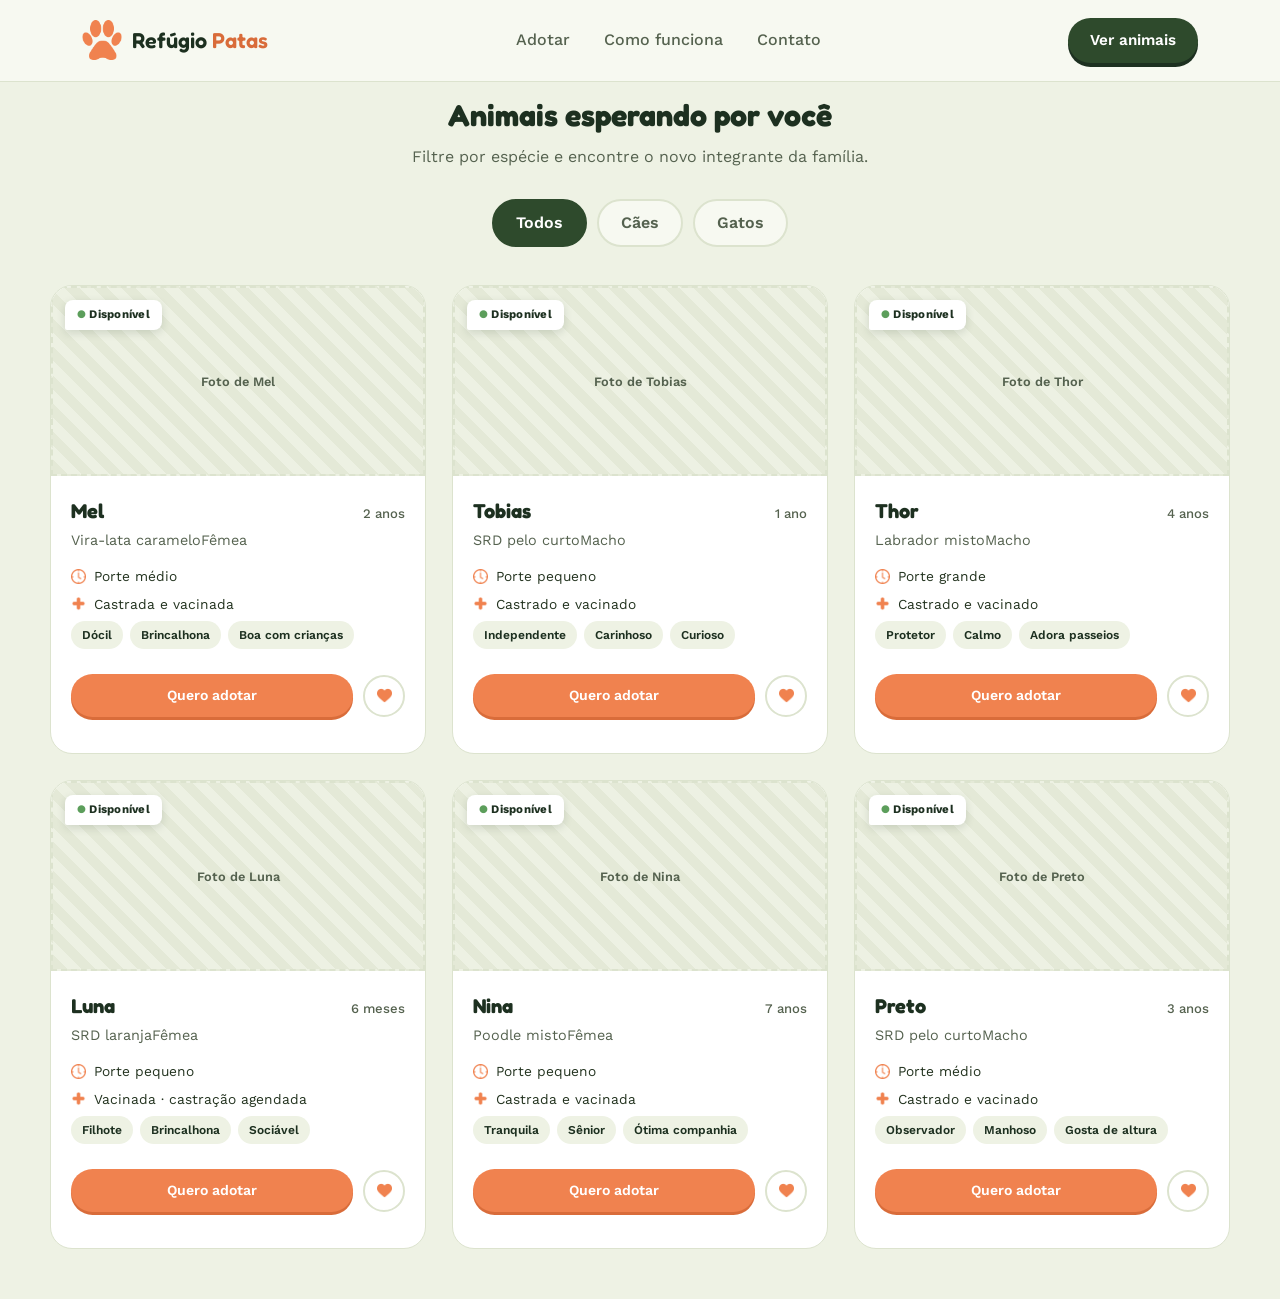
==== catalogo.html @ 3fdfc633 "adicionado página html dos cards" ====
<!DOCTYPE html>
<html lang="en">
<head>
    <meta charset="UTF-8">
    <meta name="viewport" content="width=device-width, initial-scale=1.0">
    <title>Refúgio Patas — Adoção Responsável</title>
    <link rel="preconnect" href="https://fonts.googleapis.com">
<link href="https://fonts.googleapis.com/css2?family=Fredoka:wght@500;600;700&family=Work+Sans:wght@400;500;600;700&display=swap" rel="stylesheet">
    <link rel="stylesheet" href="css/style.css">
</head>
<body>

<header>
  <nav class="nav wrap">
    <div class="brand">
      <a href="adocao.html"><img class="logo" src="data/img/pata.png" alt=""></a>
      <span class="logo-word">Refúgio <span>Patas</span></span>
    </div>
    <ul class="nav-links">
      <li><a href="catalogo.html">Adotar</a></li>
      <li><a href="#como">Como funciona</a></li>
      <li><a href="#contato">Contato</a></li>
    </ul>
    <a href="catalogo.html" class="nav-cta">Ver animais</a>
  </nav>
</header>
    
<section class="filtros-section wrap" id="animais">
  <div class="filtros-head">
    <h2>Animais esperando por você</h2>
    <p>Filtre por espécie e encontre o novo integrante da família.</p>
  </div>

  <input class="filtros-input" type="radio" name="filtro" id="f-todos" checked>
  <input class="filtros-input" type="radio" name="filtro" id="f-caes">
  <input class="filtros-input" type="radio" name="filtro" id="f-gatos">

  <div class="filtros-tabs">
    <label for="f-todos">Todos</label>
    <label for="f-caes">Cães</label>
    <label for="f-gatos">Gatos</label>
  </div>

  <div class="grid" id="grid">
    <!-- Os cards são gerados automaticamente a partir de animais.json -->
  </div>
</section>

<script src="js/script.js"></script>
</body>
</html>
---- css/style.css ----
:root{
    --bg: #EEF2E4;
    --bg-soft: #F7F9F1;
    --card: #FFFFFF;
    --ink: #23331F;
    --ink-soft: #55624F;
    --pine: #2E4A2C;
    --pine-deep: #1D3020;
    --coral: #F0824F;
    --coral-deep: #D96C3A;
    --mustard: #EFB93E;
    --line: #DCE3CE;
    --radius-card: 22px;
  }

  *{ box-sizing: border-box; margin:0; padding:0; }
  html{ scroll-behavior:smooth; }
  body{
    background: var(--bg);
    color: var(--ink);
    font-family: 'Work Sans', sans-serif;
    line-height:1.5;
  }
  h1,h2,h3, .logo-word{ font-family:'Fredoka', sans-serif; }
  img, svg{ display:block; }
  a{ color:inherit; text-decoration:none; }
  ul{ list-style:none; }
  button{ font-family:inherit; cursor:pointer; border:none; }

  .wrap{ max-width:1180px; margin:0 auto; padding:0 32px; }

  /* ---------- paw pattern helper ---------- */
  .paw{ fill: currentColor; }

  /* ---------- header ---------- */
  header{
    position: sticky; top:0; z-index:50;
    background: var(--bg-soft);
    border-bottom: 1px solid var(--line);
  }
  .nav{
    display:flex; align-items:center; justify-content:space-between;
    padding:18px 32px;
  }
  .brand{ display:flex; align-items:center; gap:10px; }
  .brand svg{ width:34px; height:34px; color: var(--coral); }
  .logo-word{ font-size:1.35rem; font-weight:600; color: var(--pine-deep); }
  .logo-word span{ color: var(--coral-deep); }
  .nav-links{ display:flex; gap:34px; font-weight:500; color: var(--ink-soft); }
  .nav-links a:hover{ color: var(--pine-deep); }
  .nav-cta{
    background: var(--pine); color:#fff; padding:11px 22px;
    border-radius: 999px; font-weight:600; font-size:.95rem;
    box-shadow: 0 4px 0 var(--pine-deep);
    transition: transform .15s ease;
  }
  .nav-cta:hover{ transform: translateY(-2px); }

  /* ---------- hero ---------- */
  .hero{ padding:72px 0 56px; overflow:hidden; position:relative; }
  .hero-grid{
    display:grid; grid-template-columns: 1.05fr .95fr; gap:48px; align-items:center;
  }
  .eyebrow{
    display:inline-flex; align-items:center; gap:8px;
    background: var(--mustard); color: var(--pine-deep);
    font-weight:600; font-size:.8rem; letter-spacing:.03em;
    padding:6px 14px; border-radius:999px; margin-bottom:18px;
  }
  .hero h1{
    font-size: clamp(2.1rem, 4vw, 3.1rem);
    font-weight:600; color: var(--pine-deep); line-height:1.12;
    margin-bottom:18px;
  }
  .hero h1 em{ font-style:normal; color: var(--coral-deep); }
  .hero p.lead{
    font-size:1.08rem; color: var(--ink-soft); max-width:46ch; margin-bottom:30px;
  }
  .hero-ctas{ display:flex; gap:14px; margin-bottom:38px; flex-wrap:wrap; }
  .btn-primary{
    background: var(--coral); color:#fff; padding:14px 26px; border-radius:999px;
    font-weight:600; box-shadow: 0 4px 0 var(--coral-deep);
    transition: transform .15s ease;
  }
  .btn-primary:hover{ transform: translateY(-2px); }
  .btn-ghost{
    background: transparent; color: var(--pine-deep); padding:14px 22px;
    border-radius:999px; font-weight:600; border:2px solid var(--line);
  }
  .btn-ghost:hover{ border-color: var(--pine); }
  .stats{ display:flex; gap:34px; }
  .stat b{ display:block; font-family:'Fredoka'; font-size:1.6rem; color:var(--pine-deep); }
  .stat span{ font-size:.82rem; color: var(--ink-soft); }

  .hero-art{ position:relative; }
  .tag-collage{
    position:relative; width:100%; aspect-ratio: 1/1;
    display:grid; place-items:center;
  }

  /* ---------- placeholders de imagem ---------- */
  .img-placeholder{
    width:100%; height:100%;
    background: repeating-linear-gradient(
      45deg, #E4E9D7, #E4E9D7 10px, #EDF1E3 10px, #EDF1E3 20px
    );
    border:2px dashed var(--line);
    border-radius: inherit;
    display:flex; align-items:center; justify-content:center;
    text-align:center; padding:12px;
    color: var(--ink-soft); font-size:.8rem; font-weight:600;
  }
  .hero-art .img-placeholder{ border-radius:24px; }
  .collar-badge{
    position:absolute; background:#fff; border-radius:20px;
    box-shadow: 0 14px 30px rgba(35,51,31,.14);
    padding:14px 16px; display:flex; align-items:center; gap:10px;
    font-weight:600; font-size:.85rem; color: var(--pine-deep);
  }
  .collar-badge svg{ width:22px; height:22px; color: var(--coral); flex-shrink:0; }
  .badge-1{ top:6%; left:0; }
  .badge-2{ bottom:10%; right:2%; }
  .badge-3{ top:44%; left:56%; }

  /* ---------- filtros (CSS puro) ---------- */
  .filtros-section{ padding: 10px 0 50px; }
  .filtros-head{ text-align:center; margin-bottom:30px; }
  .filtros-head h2{ font-size:1.9rem; color:var(--pine-deep); margin-bottom:8px; }
  .filtros-head p{ color: var(--ink-soft); }

  .filtros-input{ position:absolute; opacity:0; pointer-events:none; }
  .filtros-tabs{
    display:flex; justify-content:center; gap:10px; margin-bottom:38px; flex-wrap:wrap;
  }
  .filtros-tabs label{
    padding:10px 22px; border-radius:999px; background:var(--bg-soft);
    border:2px solid var(--line); font-weight:600; color:var(--ink-soft);
    transition: all .15s ease;
  }
  #f-todos:checked ~ .filtros-tabs label[for="f-todos"],
  #f-caes:checked ~ .filtros-tabs label[for="f-caes"],
  #f-gatos:checked ~ .filtros-tabs label[for="f-gatos"]{
    background: var(--pine); border-color:var(--pine); color:#fff;
  }

  .grid{
    display:grid; grid-template-columns: repeat(3, 1fr); gap:26px;
  }
  #f-caes:checked ~ .grid .card:not(.cao){ display:none; }
  #f-gatos:checked ~ .grid .card:not(.gato){ display:none; }

  /* ---------- card ---------- */
  .card{
    background: var(--card); border-radius: var(--radius-card);
    border:1px solid var(--line); overflow:hidden;
    display:flex; flex-direction:column;
    transition: transform .18s ease, box-shadow .18s ease;
  }
  .card:hover{ transform: translateY(-5px); box-shadow: 0 18px 34px rgba(35,51,31,.12); }
  .card-media{
    position:relative; height:190px; display:grid; place-items:center;
  }
  .status-tag{
    position:absolute; top:14px; left:14px;
    background:#fff; padding:6px 12px; border-radius:8px 8px 8px 2px;
    font-size:.72rem; font-weight:700; letter-spacing:.02em;
    color: var(--pine-deep); box-shadow: 0 3px 8px rgba(35,51,31,.15);
  }
  .status-tag::before{ content:"● "; color:#5C9E5B; }
  .card-body{ padding:20px 20px 22px; display:flex; flex-direction:column; flex:1; }
  .card-name-row{ display:flex; align-items:baseline; justify-content:space-between; margin-bottom:4px; }
  .card-name-row h3{ font-size:1.25rem; color:var(--pine-deep); }
  .card-age{ font-size:.82rem; color: var(--ink-soft); font-weight:500; }
  .card-breed{ font-size:.9rem; color: var(--ink-soft); margin-bottom:14px; }

  .card-facts{ display:flex; flex-direction:column; gap:7px; margin-bottom:14px; }
  .card-facts li{
    display:flex; align-items:center; gap:8px; font-size:.86rem; color: var(--ink);
  }
  .card-facts svg{ width:15px; height:15px; color: var(--coral); flex-shrink:0; }

  .card-tags{ display:flex; flex-wrap:wrap; gap:7px; margin-bottom:18px; }
  .card-tags span{
    background: var(--bg); color: var(--pine-deep); font-size:.75rem; font-weight:600;
    padding:5px 11px; border-radius:999px;
  }

  .card-footer{
    margin-top:auto; display:flex; align-items:center; justify-content:space-between; gap:10px;
  }
  .card-footer .btn-adotar{
    background: var(--coral); color:#fff; padding:11px 18px; border-radius:999px;
    font-weight:600; font-size:.88rem; flex:1; text-align:center;
    box-shadow: 0 3px 0 var(--coral-deep);
  }
  .card-footer .btn-adotar:hover{ filter:brightness(1.04); }
  .card-footer .btn-fav{
    width:42px; height:42px; border-radius:50%; border:2px solid var(--line);
    display:grid; place-items:center; flex-shrink:0; background:#fff;
  }
  .card-footer .btn-fav svg{ width:18px; height:18px; color: var(--coral); }

  /* ---------- como funciona ---------- */
  .como{ padding:70px 0; background: var(--bg-soft); border-top:1px solid var(--line); border-bottom:1px solid var(--line); }
  .como-head{ text-align:center; max-width:560px; margin:0 auto 44px; }
  .como-head h2{ font-size:1.9rem; color:var(--pine-deep); margin-bottom:10px; }
  .como-head p{ color: var(--ink-soft); }
  .como-grid{ display:grid; grid-template-columns: repeat(3,1fr); gap:24px; }
  .como-card{
    background:#fff; border-radius:18px; padding:26px 22px; border:1px solid var(--line);
    position:relative;
  }
  .como-tag{
    display:inline-flex; align-items:center; justify-content:center;
    width:38px; height:38px; border-radius:12px; background: var(--pine);
    color:#fff; font-family:'Fredoka'; font-weight:600; margin-bottom:16px;
  }
  .como-card h3{ font-size:1.08rem; color: var(--pine-deep); margin-bottom:8px; }
  .como-card p{ font-size:.9rem; color: var(--ink-soft); }

  .icon-card{
    width:15px; 
    height:15px;
  }

  .logo{
    max-width: 40px;
    max-height: 40px;
  }

  /* ---------- footer ---------- */
  footer{ padding:56px 0 26px; }
  .footer-grid{
    display:grid; grid-template-columns: 1.3fr 1fr 1fr; gap:40px; margin-bottom:40px;
  }
  .footer-brand p{ color: var(--ink-soft); font-size:.92rem; margin-top:12px; max-width:32ch; }
  footer h4{ font-size:.85rem; letter-spacing:.04em; text-transform:uppercase; color: var(--pine-deep); margin-bottom:14px; }
  footer ul li{ margin-bottom:9px; }
  footer ul a{ color: var(--ink-soft); font-size:.92rem; }
  footer ul a:hover{ color: var(--coral-deep); }
  .footer-bottom{
    border-top:1px solid var(--line); padding-top:22px;
    display:flex; justify-content:space-between; flex-wrap:wrap; gap:10px;
    font-size:.82rem; color: var(--ink-soft);
  }

  /* ---------- responsivo ---------- */
  @media (max-width: 920px){
    .hero-grid{ grid-template-columns:1fr; }
    .hero-art{ order:-1; max-width:340px; margin:0 auto; }
    .grid{ grid-template-columns: repeat(2,1fr); }
    .como-grid{ grid-template-columns:1fr; }
    .footer-grid{ grid-template-columns:1fr 1fr; }
  }
  @media (max-width: 600px){
    .nav-links{ display:none; }
    .grid{ grid-template-columns: 1fr; }
    .footer-grid{ grid-template-columns:1fr; }
    .stats{ gap:22px; }
  }

  :focus-visible{ outline:3px solid var(--pine); outline-offset:2px; }
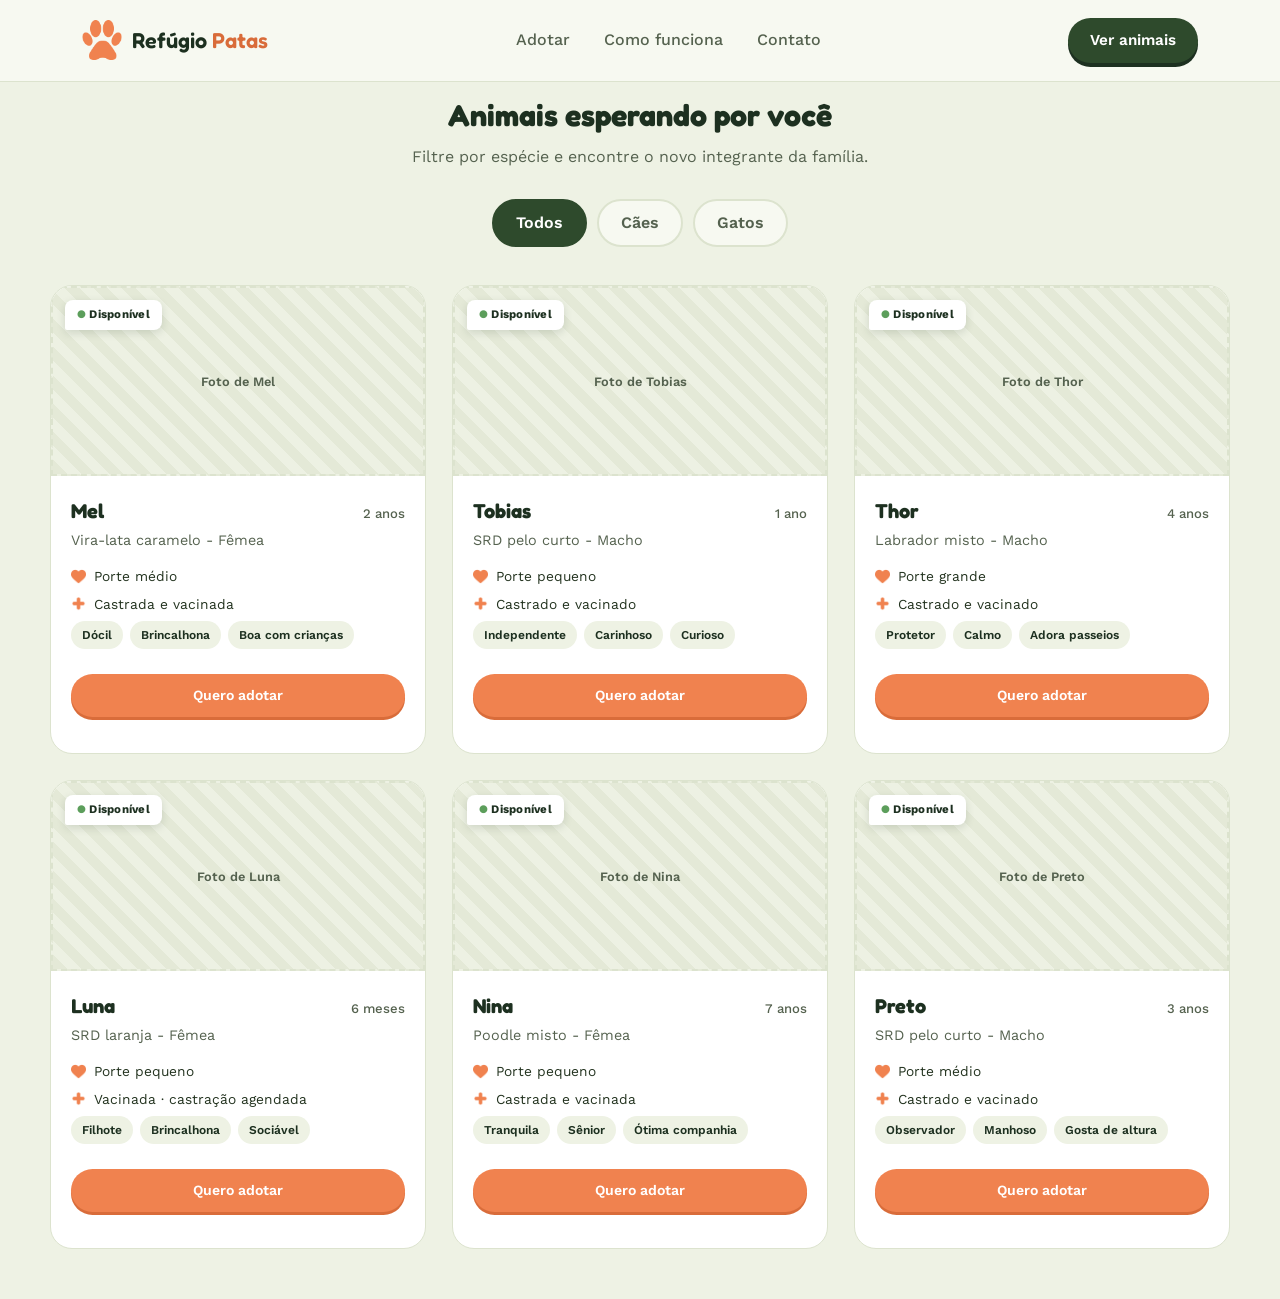
==== commit ba572294: "add tela de login e administrador" ====
--- a/catalogo.html
+++ b/catalogo.html
@@ -1,51 +1,58 @@
 <!DOCTYPE html>
 <html lang="en">
+
 <head>
-    <meta charset="UTF-8">
-    <meta name="viewport" content="width=device-width, initial-scale=1.0">
-    <title>Refúgio Patas — Adoção Responsável</title>
-    <link rel="preconnect" href="https://fonts.googleapis.com">
-<link href="https://fonts.googleapis.com/css2?family=Fredoka:wght@500;600;700&family=Work+Sans:wght@400;500;600;700&display=swap" rel="stylesheet">
-    <link rel="stylesheet" href="css/style.css">
+  <meta charset="UTF-8">
+  <meta name="viewport" content="width=device-width, initial-scale=1.0">
+  <title>Refúgio Patas — Adoção Responsável</title>
+  <link rel="preconnect" href="https://fonts.googleapis.com">
+  <link
+    href="https://fonts.googleapis.com/css2?family=Fredoka:wght@500;600;700&family=Work+Sans:wght@400;500;600;700&display=swap"
+    rel="stylesheet">
+  <link rel="stylesheet" href="css/style.css">
 </head>
+
 <body>
 
-<header>
-  <nav class="nav wrap">
-    <div class="brand">
-      <a href="adocao.html"><img class="logo" src="data/img/pata.png" alt=""></a>
-      <span class="logo-word">Refúgio <span>Patas</span></span>
+  <header>
+    <nav class="nav wrap">
+      <a href="adocao.html">
+      <div class="brand">
+          <img class="logo" src="data/img/pata.png" alt="">
+          <span class="logo-word">Refúgio <span>Patas</span></span>
+        </div>
+      </a>
+      <ul class="nav-links">
+        <li><a href="catalogo.html">Adotar</a></li>
+        <li><a href="#como">Como funciona</a></li>
+        <li><a href="#contato">Contato</a></li>
+      </ul>
+      <a href="catalogo.html" class="nav-cta">Ver animais</a>
+    </nav>
+  </header>
+
+  <section class="filtros-section wrap" id="animais">
+    <div class="filtros-head">
+      <h2>Animais esperando por você</h2>
+      <p>Filtre por espécie e encontre o novo integrante da família.</p>
     </div>
-    <ul class="nav-links">
-      <li><a href="catalogo.html">Adotar</a></li>
-      <li><a href="#como">Como funciona</a></li>
-      <li><a href="#contato">Contato</a></li>
-    </ul>
-    <a href="catalogo.html" class="nav-cta">Ver animais</a>
-  </nav>
-</header>
-    
-<section class="filtros-section wrap" id="animais">
-  <div class="filtros-head">
-    <h2>Animais esperando por você</h2>
-    <p>Filtre por espécie e encontre o novo integrante da família.</p>
-  </div>
 
-  <input class="filtros-input" type="radio" name="filtro" id="f-todos" checked>
-  <input class="filtros-input" type="radio" name="filtro" id="f-caes">
-  <input class="filtros-input" type="radio" name="filtro" id="f-gatos">
+    <input class="filtros-input" type="radio" name="filtro" id="f-todos" checked>
+    <input class="filtros-input" type="radio" name="filtro" id="f-caes">
+    <input class="filtros-input" type="radio" name="filtro" id="f-gatos">
 
-  <div class="filtros-tabs">
-    <label for="f-todos">Todos</label>
-    <label for="f-caes">Cães</label>
-    <label for="f-gatos">Gatos</label>
-  </div>
+    <div class="filtros-tabs">
+      <label for="f-todos">Todos</label>
+      <label for="f-caes">Cães</label>
+      <label for="f-gatos">Gatos</label>
+    </div>
 
-  <div class="grid" id="grid">
-    <!-- Os cards são gerados automaticamente a partir de animais.json -->
-  </div>
-</section>
+    <div class="grid" id="grid">
+      <!-- Os cards são gerados automaticamente a partir de animais.json -->
+    </div>
+  </section>
 
-<script src="js/script.js"></script>
+  <script src="js/script.js"></script>
 </body>
+
 </html>
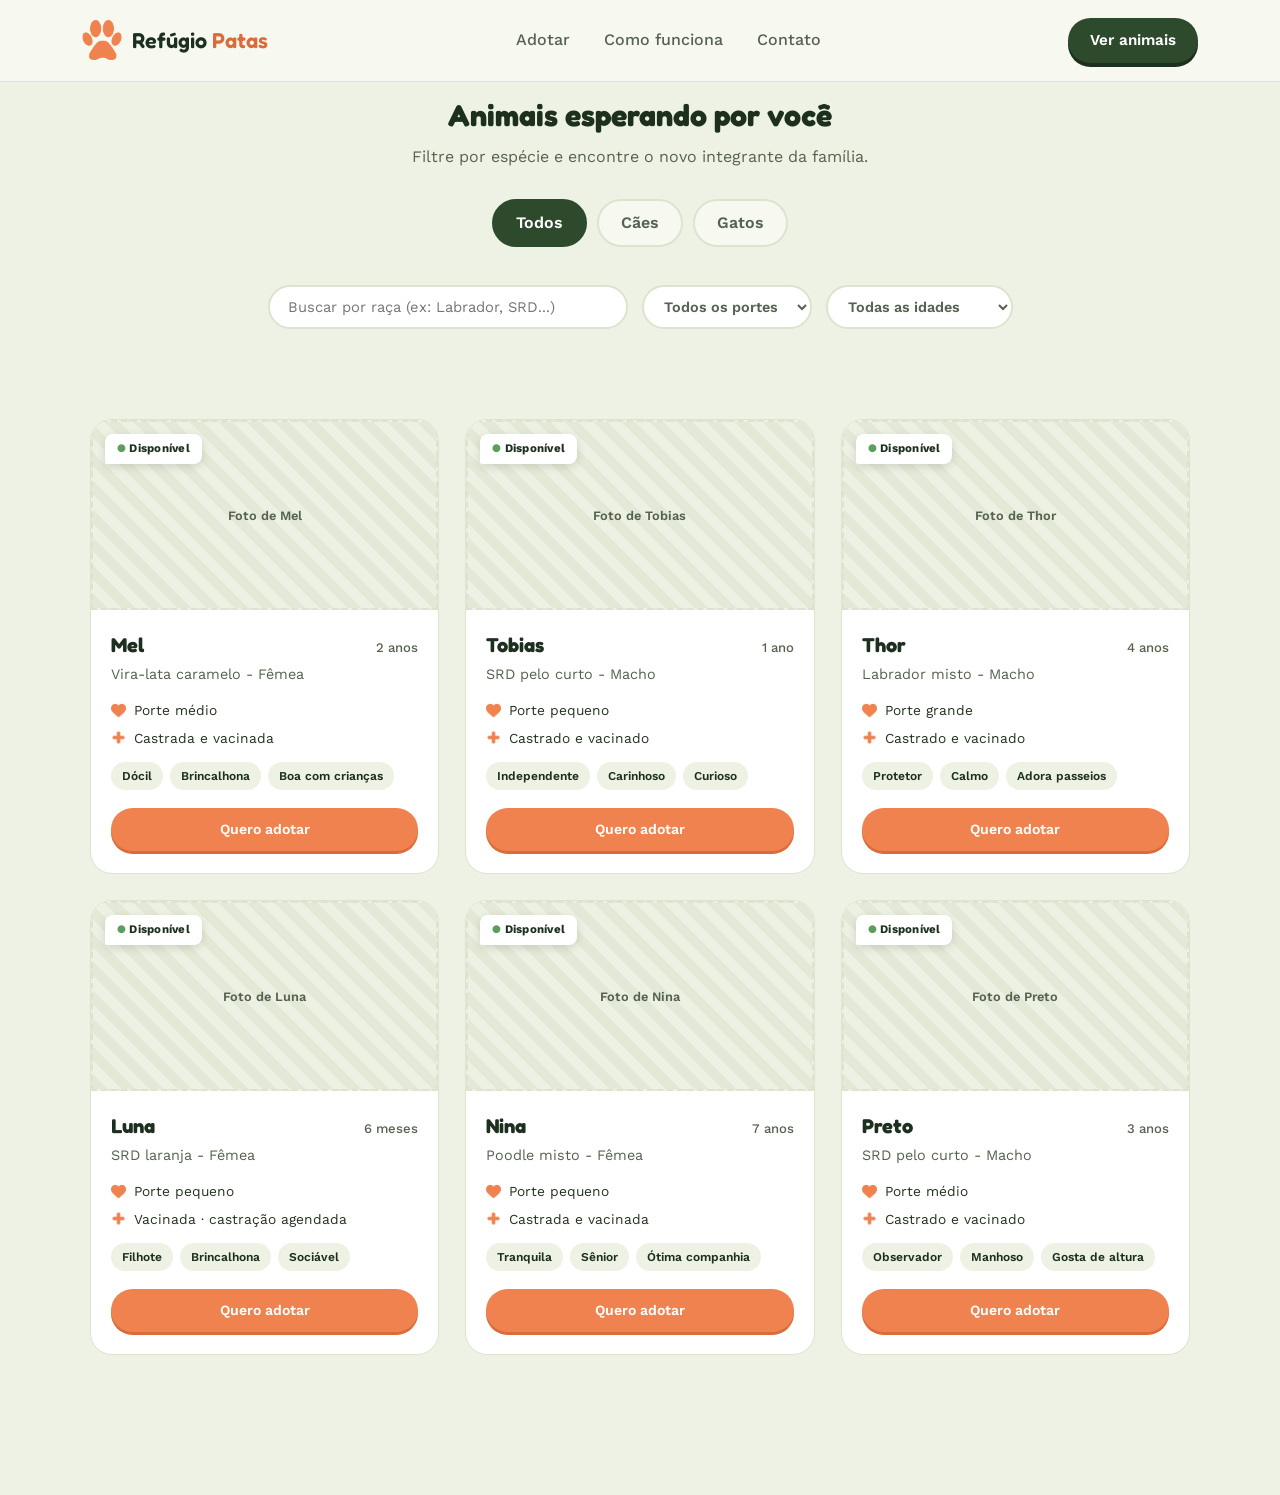
==== commit ee4e5556: "add barra de pesquisa" ====
--- a/catalogo.html
+++ b/catalogo.html
@@ -31,7 +31,7 @@
     </nav>
   </header>
 
-  <section class="filtros-section wrap" id="animais">
+  <section class="filtros-section" id="animais">
     <div class="filtros-head">
       <h2>Animais esperando por você</h2>
       <p>Filtre por espécie e encontre o novo integrante da família.</p>
@@ -46,6 +46,24 @@
       <label for="f-caes">Cães</label>
       <label for="f-gatos">Gatos</label>
     </div>
+    
+    <div class="filtros-controls">
+      <input type="text" id="busca-raca" class="busca-input" placeholder="Buscar por raça (ex: Labrador, SRD...)">
+    
+      <select id="filtro-porte" class="filtro-select">
+        <option value="todos">Todos os portes</option>
+        <option value="pequeno">Porte pequeno</option>
+        <option value="medio">Porte médio</option>
+        <option value="grande">Porte grande</option>
+      </select>
+    
+      <select id="filtro-idade" class="filtro-select">
+        <option value="todos">Todas as idades</option>
+        <option value="filhote">Filhote (até 1 ano)</option>
+        <option value="adulto">Adulto (1 a 6 anos)</option>
+        <option value="senior">Sênior (7+ anos)</option>
+      </select>
+    </div>
 
     <div class="grid" id="grid">
       <!-- Os cards são gerados automaticamente a partir de animais.json -->
--- a/css/style.css
+++ b/css/style.css
@@ -1,262 +1,752 @@
-:root{
-    --bg: #EEF2E4;
-    --bg-soft: #F7F9F1;
-    --card: #FFFFFF;
-    --ink: #23331F;
-    --ink-soft: #55624F;
-    --pine: #2E4A2C;
-    --pine-deep: #1D3020;
-    --coral: #F0824F;
-    --coral-deep: #D96C3A;
-    --mustard: #EFB93E;
-    --line: #DCE3CE;
-    --radius-card: 22px;
-  }
-
-  *{ box-sizing: border-box; margin:0; padding:0; }
-  html{ scroll-behavior:smooth; }
-  body{
-    background: var(--bg);
-    color: var(--ink);
-    font-family: 'Work Sans', sans-serif;
-    line-height:1.5;
-  }
-  h1,h2,h3, .logo-word{ font-family:'Fredoka', sans-serif; }
-  img, svg{ display:block; }
-  a{ color:inherit; text-decoration:none; }
-  ul{ list-style:none; }
-  button{ font-family:inherit; cursor:pointer; border:none; }
-
-  .wrap{ max-width:1180px; margin:0 auto; padding:0 32px; }
-
-  /* ---------- paw pattern helper ---------- */
-  .paw{ fill: currentColor; }
-
-  /* ---------- header ---------- */
-  header{
-    position: sticky; top:0; z-index:50;
-    background: var(--bg-soft);
-    border-bottom: 1px solid var(--line);
-  }
-  .nav{
-    display:flex; align-items:center; justify-content:space-between;
-    padding:18px 32px;
-  }
-  .brand{ display:flex; align-items:center; gap:10px; }
-  .brand svg{ width:34px; height:34px; color: var(--coral); }
-  .logo-word{ font-size:1.35rem; font-weight:600; color: var(--pine-deep); }
-  .logo-word span{ color: var(--coral-deep); }
-  .nav-links{ display:flex; gap:34px; font-weight:500; color: var(--ink-soft); }
-  .nav-links a:hover{ color: var(--pine-deep); }
-  .nav-cta{
-    background: var(--pine); color:#fff; padding:11px 22px;
-    border-radius: 999px; font-weight:600; font-size:.95rem;
-    box-shadow: 0 4px 0 var(--pine-deep);
-    transition: transform .15s ease;
-  }
-  .nav-cta:hover{ transform: translateY(-2px); }
-
-  /* ---------- hero ---------- */
-  .hero{ padding:72px 0 56px; overflow:hidden; position:relative; }
-  .hero-grid{
-    display:grid; grid-template-columns: 1.05fr .95fr; gap:48px; align-items:center;
-  }
-  .eyebrow{
-    display:inline-flex; align-items:center; gap:8px;
-    background: var(--mustard); color: var(--pine-deep);
-    font-weight:600; font-size:.8rem; letter-spacing:.03em;
-    padding:6px 14px; border-radius:999px; margin-bottom:18px;
-  }
-  .hero h1{
-    font-size: clamp(2.1rem, 4vw, 3.1rem);
-    font-weight:600; color: var(--pine-deep); line-height:1.12;
-    margin-bottom:18px;
-  }
-  .hero h1 em{ font-style:normal; color: var(--coral-deep); }
-  .hero p.lead{
-    font-size:1.08rem; color: var(--ink-soft); max-width:46ch; margin-bottom:30px;
-  }
-  .hero-ctas{ display:flex; gap:14px; margin-bottom:38px; flex-wrap:wrap; }
-  .btn-primary{
-    background: var(--coral); color:#fff; padding:14px 26px; border-radius:999px;
-    font-weight:600; box-shadow: 0 4px 0 var(--coral-deep);
-    transition: transform .15s ease;
-  }
-  .btn-primary:hover{ transform: translateY(-2px); }
-  .btn-ghost{
-    background: transparent; color: var(--pine-deep); padding:14px 22px;
-    border-radius:999px; font-weight:600; border:2px solid var(--line);
-  }
-  .btn-ghost:hover{ border-color: var(--pine); }
-  .stats{ display:flex; gap:34px; }
-  .stat b{ display:block; font-family:'Fredoka'; font-size:1.6rem; color:var(--pine-deep); }
-  .stat span{ font-size:.82rem; color: var(--ink-soft); }
-
-  .hero-art{ position:relative; }
-  .tag-collage{
-    position:relative; width:100%; aspect-ratio: 1/1;
-    display:grid; place-items:center;
-  }
-
-  /* ---------- placeholders de imagem ---------- */
-  .img-placeholder{
-    width:100%; height:100%;
-    background: repeating-linear-gradient(
-      45deg, #E4E9D7, #E4E9D7 10px, #EDF1E3 10px, #EDF1E3 20px
-    );
-    border:2px dashed var(--line);
-    border-radius: inherit;
-    display:flex; align-items:center; justify-content:center;
-    text-align:center; padding:12px;
-    color: var(--ink-soft); font-size:.8rem; font-weight:600;
-  }
-  .hero-art .img-placeholder{ border-radius:24px; }
-  .collar-badge{
-    position:absolute; background:#fff; border-radius:20px;
-    box-shadow: 0 14px 30px rgba(35,51,31,.14);
-    padding:14px 16px; display:flex; align-items:center; gap:10px;
-    font-weight:600; font-size:.85rem; color: var(--pine-deep);
-  }
-  .collar-badge svg{ width:22px; height:22px; color: var(--coral); flex-shrink:0; }
-  .badge-1{ top:6%; left:0; }
-  .badge-2{ bottom:10%; right:2%; }
-  .badge-3{ top:44%; left:56%; }
-
-  /* ---------- filtros (CSS puro) ---------- */
-  .filtros-section{ padding: 10px 0 50px; }
-  .filtros-head{ text-align:center; margin-bottom:30px; }
-  .filtros-head h2{ font-size:1.9rem; color:var(--pine-deep); margin-bottom:8px; }
-  .filtros-head p{ color: var(--ink-soft); }
-
-  .filtros-input{ position:absolute; opacity:0; pointer-events:none; }
-  .filtros-tabs{
-    display:flex; justify-content:center; gap:10px; margin-bottom:38px; flex-wrap:wrap;
-  }
-  .filtros-tabs label{
-    padding:10px 22px; border-radius:999px; background:var(--bg-soft);
-    border:2px solid var(--line); font-weight:600; color:var(--ink-soft);
-    transition: all .15s ease;
-  }
-  #f-todos:checked ~ .filtros-tabs label[for="f-todos"],
-  #f-caes:checked ~ .filtros-tabs label[for="f-caes"],
-  #f-gatos:checked ~ .filtros-tabs label[for="f-gatos"]{
-    background: var(--pine); border-color:var(--pine); color:#fff;
-  }
-
-  .grid{
-    display:grid; grid-template-columns: repeat(3, 1fr); gap:26px;
-  }
-  #f-caes:checked ~ .grid .card:not(.cao){ display:none; }
-  #f-gatos:checked ~ .grid .card:not(.gato){ display:none; }
-
-  /* ---------- card ---------- */
-  .card{
-    background: var(--card); border-radius: var(--radius-card);
-    border:1px solid var(--line); overflow:hidden;
-    display:flex; flex-direction:column;
-    transition: transform .18s ease, box-shadow .18s ease;
-  }
-  .card:hover{ transform: translateY(-5px); box-shadow: 0 18px 34px rgba(35,51,31,.12); }
-  .card-media{
-    position:relative; height:190px; display:grid; place-items:center;
-  }
-  .status-tag{
-    position:absolute; top:14px; left:14px;
-    background:#fff; padding:6px 12px; border-radius:8px 8px 8px 2px;
-    font-size:.72rem; font-weight:700; letter-spacing:.02em;
-    color: var(--pine-deep); box-shadow: 0 3px 8px rgba(35,51,31,.15);
-  }
-  .status-tag::before{ content:"● "; color:#5C9E5B; }
-  .card-body{ padding:20px 20px 22px; display:flex; flex-direction:column; flex:1; }
-  .card-name-row{ display:flex; align-items:baseline; justify-content:space-between; margin-bottom:4px; }
-  .card-name-row h3{ font-size:1.25rem; color:var(--pine-deep); }
-  .card-age{ font-size:.82rem; color: var(--ink-soft); font-weight:500; }
-  .card-breed{ font-size:.9rem; color: var(--ink-soft); margin-bottom:14px; }
-
-  .card-facts{ display:flex; flex-direction:column; gap:7px; margin-bottom:14px; }
-  .card-facts li{
-    display:flex; align-items:center; gap:8px; font-size:.86rem; color: var(--ink);
-  }
-  .card-facts svg{ width:15px; height:15px; color: var(--coral); flex-shrink:0; }
-
-  .card-tags{ display:flex; flex-wrap:wrap; gap:7px; margin-bottom:18px; }
-  .card-tags span{
-    background: var(--bg); color: var(--pine-deep); font-size:.75rem; font-weight:600;
-    padding:5px 11px; border-radius:999px;
-  }
-
-  .card-footer{
-    margin-top:auto; display:flex; align-items:center; justify-content:space-between; gap:10px;
-  }
-  .card-footer .btn-adotar{
-    background: var(--coral); color:#fff; padding:11px 18px; border-radius:999px;
-    font-weight:600; font-size:.88rem; flex:1; text-align:center;
-    box-shadow: 0 3px 0 var(--coral-deep);
-  }
-  .card-footer .btn-adotar:hover{ filter:brightness(1.04); }
-  .card-footer .btn-fav{
-    width:42px; height:42px; border-radius:50%; border:2px solid var(--line);
-    display:grid; place-items:center; flex-shrink:0; background:#fff;
-  }
-  .card-footer .btn-fav svg{ width:18px; height:18px; color: var(--coral); }
-
-  /* ---------- como funciona ---------- */
-  .como{ padding:70px 0; background: var(--bg-soft); border-top:1px solid var(--line); border-bottom:1px solid var(--line); }
-  .como-head{ text-align:center; max-width:560px; margin:0 auto 44px; }
-  .como-head h2{ font-size:1.9rem; color:var(--pine-deep); margin-bottom:10px; }
-  .como-head p{ color: var(--ink-soft); }
-  .como-grid{ display:grid; grid-template-columns: repeat(3,1fr); gap:24px; }
-  .como-card{
-    background:#fff; border-radius:18px; padding:26px 22px; border:1px solid var(--line);
-    position:relative;
-  }
-  .como-tag{
-    display:inline-flex; align-items:center; justify-content:center;
-    width:38px; height:38px; border-radius:12px; background: var(--pine);
-    color:#fff; font-family:'Fredoka'; font-weight:600; margin-bottom:16px;
-  }
-  .como-card h3{ font-size:1.08rem; color: var(--pine-deep); margin-bottom:8px; }
-  .como-card p{ font-size:.9rem; color: var(--ink-soft); }
-
-  .icon-card{
-    width:15px; 
-    height:15px;
-  }
-
-  .logo{
-    max-width: 40px;
-    max-height: 40px;
-  }
-
-  /* ---------- footer ---------- */
-  footer{ padding:56px 0 26px; }
-  .footer-grid{
-    display:grid; grid-template-columns: 1.3fr 1fr 1fr; gap:40px; margin-bottom:40px;
-  }
-  .footer-brand p{ color: var(--ink-soft); font-size:.92rem; margin-top:12px; max-width:32ch; }
-  footer h4{ font-size:.85rem; letter-spacing:.04em; text-transform:uppercase; color: var(--pine-deep); margin-bottom:14px; }
-  footer ul li{ margin-bottom:9px; }
-  footer ul a{ color: var(--ink-soft); font-size:.92rem; }
-  footer ul a:hover{ color: var(--coral-deep); }
-  .footer-bottom{
-    border-top:1px solid var(--line); padding-top:22px;
-    display:flex; justify-content:space-between; flex-wrap:wrap; gap:10px;
-    font-size:.82rem; color: var(--ink-soft);
-  }
-
-  /* ---------- responsivo ---------- */
-  @media (max-width: 920px){
-    .hero-grid{ grid-template-columns:1fr; }
-    .hero-art{ order:-1; max-width:340px; margin:0 auto; }
-    .grid{ grid-template-columns: repeat(2,1fr); }
-    .como-grid{ grid-template-columns:1fr; }
-    .footer-grid{ grid-template-columns:1fr 1fr; }
-  }
-  @media (max-width: 600px){
-    .nav-links{ display:none; }
-    .grid{ grid-template-columns: 1fr; }
-    .footer-grid{ grid-template-columns:1fr; }
-    .stats{ gap:22px; }
-  }
-
-  :focus-visible{ outline:3px solid var(--pine); outline-offset:2px; }+:root {
+  --bg: #EEF2E4;
+  --bg-soft: #F7F9F1;
+  --card: #FFFFFF;
+  --ink: #23331F;
+  --ink-soft: #55624F;
+  --pine: #2E4A2C;
+  --pine-deep: #1D3020;
+  --coral: #F0824F;
+  --coral-deep: #D96C3A;
+  --mustard: #EFB93E;
+  --line: #DCE3CE;
+  --radius-card: 22px;
+}
+
+* {
+  box-sizing: border-box;
+  margin: 0;
+  padding: 0;
+}
+
+html {
+  scroll-behavior: smooth;
+}
+
+body {
+  background: var(--bg);
+  color: var(--ink);
+  font-family: 'Work Sans', sans-serif;
+  line-height: 1.5;
+}
+
+h1,
+h2,
+h3,
+.logo-word {
+  font-family: 'Fredoka', sans-serif;
+}
+
+img,
+svg {
+  display: block;
+}
+
+a {
+  color: inherit;
+  text-decoration: none;
+}
+
+ul {
+  list-style: none;
+}
+
+button {
+  font-family: inherit;
+  cursor: pointer;
+  border: none;
+}
+
+.wrap {
+  max-width: 1180px;
+  margin: 0 auto;
+  padding: 0 32px;
+}
+
+.paw {
+  fill: currentColor;
+}
+
+header {
+  position: sticky;
+  top: 0;
+  z-index: 50;
+  background: var(--bg-soft);
+  border-bottom: 1px solid var(--line);
+}
+
+.nav {
+  display: flex;
+  align-items: center;
+  justify-content: space-between;
+  padding: 18px 32px;
+}
+
+.brand {
+  display: flex;
+  align-items: center;
+  gap: 10px;
+}
+
+.brand svg {
+  width: 34px;
+  height: 34px;
+  color: var(--coral);
+}
+
+.logo-word {
+  font-size: 1.35rem;
+  font-weight: 600;
+  color: var(--pine-deep);
+}
+
+.logo-word span {
+  color: var(--coral-deep);
+}
+
+.nav-links {
+  display: flex;
+  gap: 34px;
+  font-weight: 500;
+  color: var(--ink-soft);
+}
+
+.nav-links a:hover {
+  color: var(--pine-deep);
+}
+
+.nav-cta {
+  background: var(--pine);
+  color: #fff;
+  padding: 11px 22px;
+  border-radius: 999px;
+  font-weight: 600;
+  font-size: .95rem;
+  box-shadow: 0 4px 0 var(--pine-deep);
+  transition: transform .15s ease;
+}
+
+.nav-cta:hover {
+  transform: translateY(-2px);
+}
+
+.hero {
+  padding: 72px 0 56px;
+  overflow: hidden;
+  position: relative;
+}
+
+.hero-grid {
+  display: grid;
+  grid-template-columns: 1.05fr .95fr;
+  gap: 48px;
+  align-items: center;
+}
+
+.eyebrow {
+  display: inline-flex;
+  align-items: center;
+  gap: 8px;
+  background: var(--mustard);
+  color: var(--pine-deep);
+  font-weight: 600;
+  font-size: .8rem;
+  letter-spacing: .03em;
+  padding: 6px 14px;
+  border-radius: 999px;
+  margin-bottom: 18px;
+}
+
+.hero h1 {
+  font-size: clamp(2.1rem, 4vw, 3.1rem);
+  font-weight: 600;
+  color: var(--pine-deep);
+  line-height: 1.12;
+  margin-bottom: 18px;
+}
+
+.hero h1 em {
+  font-style: normal;
+  color: var(--coral-deep);
+}
+
+.hero p.lead {
+  font-size: 1.08rem;
+  color: var(--ink-soft);
+  max-width: 46ch;
+  margin-bottom: 30px;
+}
+
+.hero-ctas {
+  display: flex;
+  gap: 14px;
+  margin-bottom: 38px;
+  flex-wrap: wrap;
+}
+
+.btn-primary {
+  background: var(--coral);
+  color: #fff;
+  padding: 14px 26px;
+  border-radius: 999px;
+  font-weight: 600;
+  box-shadow: 0 4px 0 var(--coral-deep);
+  transition: transform .15s ease;
+}
+
+.btn-primary:hover {
+  transform: translateY(-2px);
+}
+
+.btn-ghost {
+  background: transparent;
+  color: var(--pine-deep);
+  padding: 14px 22px;
+  border-radius: 999px;
+  font-weight: 600;
+  border: 2px solid var(--line);
+}
+
+.btn-ghost:hover {
+  border-color: var(--pine);
+}
+
+.stats {
+  display: flex;
+  gap: 34px;
+}
+
+.stat b {
+  display: block;
+  font-family: 'Fredoka';
+  font-size: 1.6rem;
+  color: var(--pine-deep);
+}
+
+.stat span {
+  font-size: .82rem;
+  color: var(--ink-soft);
+}
+
+.hero-art {
+  position: relative;
+}
+
+.tag-collage {
+  position: relative;
+  width: 100%;
+  aspect-ratio: 1/1;
+  display: grid;
+  place-items: center;
+}
+
+
+.img-placeholder {
+  width: 100%;
+  height: 100%;
+  background: repeating-linear-gradient(45deg, #E4E9D7, #E4E9D7 10px, #EDF1E3 10px, #EDF1E3 20px);
+  border: 2px dashed var(--line);
+  border-radius: inherit;
+  display: flex;
+  align-items: center;
+  justify-content: center;
+  text-align: center;
+  padding: 12px;
+  color: var(--ink-soft);
+  font-size: .8rem;
+  font-weight: 600;
+}
+
+.hero-art .img-placeholder {
+  border-radius: 24px;
+}
+
+.collar-badge {
+  position: absolute;
+  background: #fff;
+  border-radius: 20px;
+  box-shadow: 0 14px 30px rgba(35, 51, 31, .14);
+  padding: 14px 16px;
+  display: flex;
+  align-items: center;
+  gap: 10px;
+  font-weight: 600;
+  font-size: .85rem;
+  color: var(--pine-deep);
+}
+
+.collar-badge svg {
+  width: 22px;
+  height: 22px;
+  color: var(--coral);
+  flex-shrink: 0;
+}
+
+.badge-1 {
+  top: 6%;
+  left: 0;
+}
+
+.badge-2 {
+  bottom: 10%;
+  right: 2%;
+}
+
+.badge-3 {
+  top: 44%;
+  left: 56%;
+}
+
+
+.filtros-section {
+  padding: 10px 0 50px;
+}
+
+.filtros-head {
+  text-align: center;
+  margin-bottom: 30px;
+}
+
+.filtros-head h2 {
+  font-size: 1.9rem;
+  color: var(--pine-deep);
+  margin-bottom: 8px;
+}
+
+.filtros-head p {
+  color: var(--ink-soft);
+}
+
+.filtros-input {
+  position: absolute;
+  opacity: 0;
+  pointer-events: none;
+}
+
+.filtros-tabs {
+  display: flex;
+  justify-content: center;
+  gap: 10px;
+  margin-bottom: 38px;
+  flex-wrap: wrap;
+}
+
+.filtros-tabs label {
+  padding: 10px 22px;
+  border-radius: 999px;
+  background: var(--bg-soft);
+  border: 2px solid var(--line);
+  font-weight: 600;
+  color: var(--ink-soft);
+  transition: all .15s ease;
+}
+
+#f-todos:checked~.filtros-tabs label[for="f-todos"],
+#f-caes:checked~.filtros-tabs label[for="f-caes"],
+#f-gatos:checked~.filtros-tabs label[for="f-gatos"] {
+  background: var(--pine);
+  border-color: var(--pine);
+  color: #fff;
+}
+
+.grid {
+  display: grid;
+  grid-template-columns: repeat(3, 1fr);
+  gap: 26px;
+  margin: 10vh;
+}
+
+#f-caes:checked~.grid .card:not(.cao) {
+  display: none;
+}
+
+#f-gatos:checked~.grid .card:not(.gato) {
+  display: none;
+}
+
+
+.card {
+  background: var(--card);
+  border-radius: var(--radius-card);
+  border: 1px solid var(--line);
+  overflow: hidden;
+  display: flex;
+  flex-direction: column;
+  transition: transform .18s ease, box-shadow .18s ease;
+
+}
+
+.card:hover {
+  transform: translateY(-5px);
+  box-shadow: 0 18px 34px rgba(35, 51, 31, .12);
+}
+
+.card-media {
+  position: relative;
+  height: 190px;
+  display: grid;
+  place-items: center;
+}
+
+.status-tag {
+  position: absolute;
+  top: 14px;
+  left: 14px;
+  background: #fff;
+  padding: 6px 12px;
+  border-radius: 8px 8px 8px 2px;
+  font-size: .72rem;
+  font-weight: 700;
+  letter-spacing: .02em;
+  color: var(--pine-deep);
+  box-shadow: 0 3px 8px rgba(35, 51, 31, .15);
+}
+
+.status-tag::before {
+  content: "● ";
+  color: #5C9E5B;
+}
+
+.card-body {
+  padding: 20px 20px 22px;
+  display: flex;
+  flex-direction: column;
+  flex: 1;
+}
+
+.card-name-row {
+  display: flex;
+  align-items: baseline;
+  justify-content: space-between;
+  margin-bottom: 4px;
+}
+
+.card-name-row h3 {
+  font-size: 1.25rem;
+  color: var(--pine-deep);
+}
+
+.card-age {
+  font-size: .82rem;
+  color: var(--ink-soft);
+  font-weight: 500;
+}
+
+.card-breed {
+  font-size: .9rem;
+  color: var(--ink-soft);
+  margin-bottom: 14px;
+}
+
+.card-facts {
+  display: flex;
+  flex-direction: column;
+  gap: 7px;
+  margin-bottom: 14px;
+}
+
+.card-facts li {
+  display: flex;
+  align-items: center;
+  gap: 8px;
+  font-size: .86rem;
+  color: var(--ink);
+}
+
+.card-facts svg {
+  width: 15px;
+  height: 15px;
+  color: var(--coral);
+  flex-shrink: 0;
+}
+
+.card-tags {
+  display: flex;
+  flex-wrap: wrap;
+  gap: 7px;
+  margin-bottom: 18px;
+}
+
+.card-tags span {
+  background: var(--bg);
+  color: var(--pine-deep);
+  font-size: .75rem;
+  font-weight: 600;
+  padding: 5px 11px;
+  border-radius: 999px;
+}
+
+.card-footer {
+  margin-top: auto;
+  display: flex;
+  align-items: center;
+  justify-content: space-between;
+  gap: 10px;
+}
+
+.card-footer .btn-adotar {
+  background: var(--coral);
+  color: #fff;
+  padding: 11px 18px;
+  border-radius: 999px;
+  font-weight: 600;
+  font-size: .88rem;
+  flex: 1;
+  text-align: center;
+  box-shadow: 0 3px 0 var(--coral-deep);
+}
+
+.card-footer .btn-adotar:hover {
+  filter: brightness(1.04);
+}
+
+.card-footer .btn-fav {
+  width: 42px;
+  height: 42px;
+  border-radius: 50%;
+  border: 2px solid var(--line);
+  display: grid;
+  place-items: center;
+  flex-shrink: 0;
+  background: #fff;
+}
+
+.card-footer .btn-fav svg {
+  width: 18px;
+  height: 18px;
+  color: var(--coral);
+}
+
+
+.como {
+  padding: 70px 0;
+  background: var(--bg-soft);
+  border-top: 1px solid var(--line);
+  border-bottom: 1px solid var(--line);
+}
+
+.como-head {
+  text-align: center;
+  max-width: 560px;
+  margin: 0 auto 44px;
+}
+
+.como-head h2 {
+  font-size: 1.9rem;
+  color: var(--pine-deep);
+  margin-bottom: 10px;
+}
+
+.como-head p {
+  color: var(--ink-soft);
+}
+
+.como-grid {
+  display: grid;
+  grid-template-columns: repeat(3, 1fr);
+  gap: 24px;
+}
+
+.como-card {
+  background: #fff;
+  border-radius: 18px;
+  padding: 26px 22px;
+  border: 1px solid var(--line);
+  position: relative;
+}
+
+.como-tag {
+  display: inline-flex;
+  align-items: center;
+  justify-content: center;
+  width: 38px;
+  height: 38px;
+  border-radius: 12px;
+  background: var(--pine);
+  color: #fff;
+  font-family: 'Fredoka';
+  font-weight: 600;
+  margin-bottom: 16px;
+}
+
+.como-card h3 {
+  font-size: 1.08rem;
+  color: var(--pine-deep);
+  margin-bottom: 8px;
+}
+
+.como-card p {
+  font-size: .9rem;
+  color: var(--ink-soft);
+}
+
+.icon-card {
+  width: 15px;
+  height: 15px;
+}
+
+.logo {
+  max-width: 40px;
+  max-height: 40px;
+}
+
+footer {
+  padding: 56px 0 26px;
+}
+
+.footer-grid {
+  display: grid;
+  grid-template-columns: 1.3fr 1fr 1fr;
+  gap: 40px;
+  margin-bottom: 40px;
+}
+
+.footer-brand p {
+  color: var(--ink-soft);
+  font-size: .92rem;
+  margin-top: 12px;
+  max-width: 32ch;
+}
+
+footer h4 {
+  font-size: .85rem;
+  letter-spacing: .04em;
+  text-transform: uppercase;
+  color: var(--pine-deep);
+  margin-bottom: 14px;
+}
+
+footer ul li {
+  margin-bottom: 9px;
+}
+
+footer ul a {
+  color: var(--ink-soft);
+  font-size: .92rem;
+}
+
+footer ul a:hover {
+  color: var(--coral-deep);
+}
+
+.footer-bottom {
+  border-top: 1px solid var(--line);
+  padding-top: 22px;
+  display: flex;
+  justify-content: space-between;
+  flex-wrap: wrap;
+  gap: 10px;
+  font-size: .82rem;
+  color: var(--ink-soft);
+}
+
+.filtros-controls {
+  display: flex;
+  gap: 14px;
+  flex-wrap: wrap;
+  justify-content: center;
+  margin-bottom: 26px;
+}
+
+.busca-input {
+  flex: 1 1 280px;
+  max-width: 360px;
+  padding: 11px 18px;
+  border-radius: 999px;
+  border: 2px solid var(--line);
+  background: #fff;
+  font-family: inherit;
+  font-size: .92rem;
+  color: var(--ink);
+}
+
+.busca-input:focus {
+  outline: none;
+  border-color: var(--pine);
+}
+
+.filtro-select {
+  padding: 11px 16px;
+  border-radius: 999px;
+  border: 2px solid var(--line);
+  background: #fff;
+  font-family: inherit;
+  font-size: .9rem;
+  font-weight: 600;
+  color: var(--ink-soft);
+  cursor: pointer;
+}
+
+.filtro-select:focus {
+  outline: none;
+  border-color: var(--pine);
+}
+
+.sem-resultados {
+  grid-column: 1 / -1;
+  text-align: center;
+  padding: 40px 0;
+  color: var(--ink-soft);
+  font-weight: 500;
+}
+
+
+@media (max-width:600px) {
+  .filtros-controls {
+    flex-direction: column;
+    align-items: stretch;
+  }
+
+  .busca-input,
+  .filtro-select {
+    max-width: none;
+  }
+}
+
+
+@media (max-width: 920px) {
+  .hero-grid {
+    grid-template-columns: 1fr;
+  }
+
+  .hero-art {
+    order: -1;
+    max-width: 340px;
+    margin: 0 auto;
+  }
+
+  .grid {
+    grid-template-columns: repeat(2, 1fr);
+  }
+
+  .como-grid {
+    grid-template-columns: 1fr;
+  }
+
+  .footer-grid {
+    grid-template-columns: 1fr 1fr;
+  }
+}
+
+@media (max-width: 600px) {
+  .nav-links {
+    display: none;
+  }
+
+  .grid {
+    grid-template-columns: 1fr;
+  }
+
+  .footer-grid {
+    grid-template-columns: 1fr;
+  }
+
+  .stats {
+    gap: 22px;
+  }
+}
+
+:focus-visible {
+  outline: 3px solid var(--pine);
+  outline-offset: 2px;
+}
